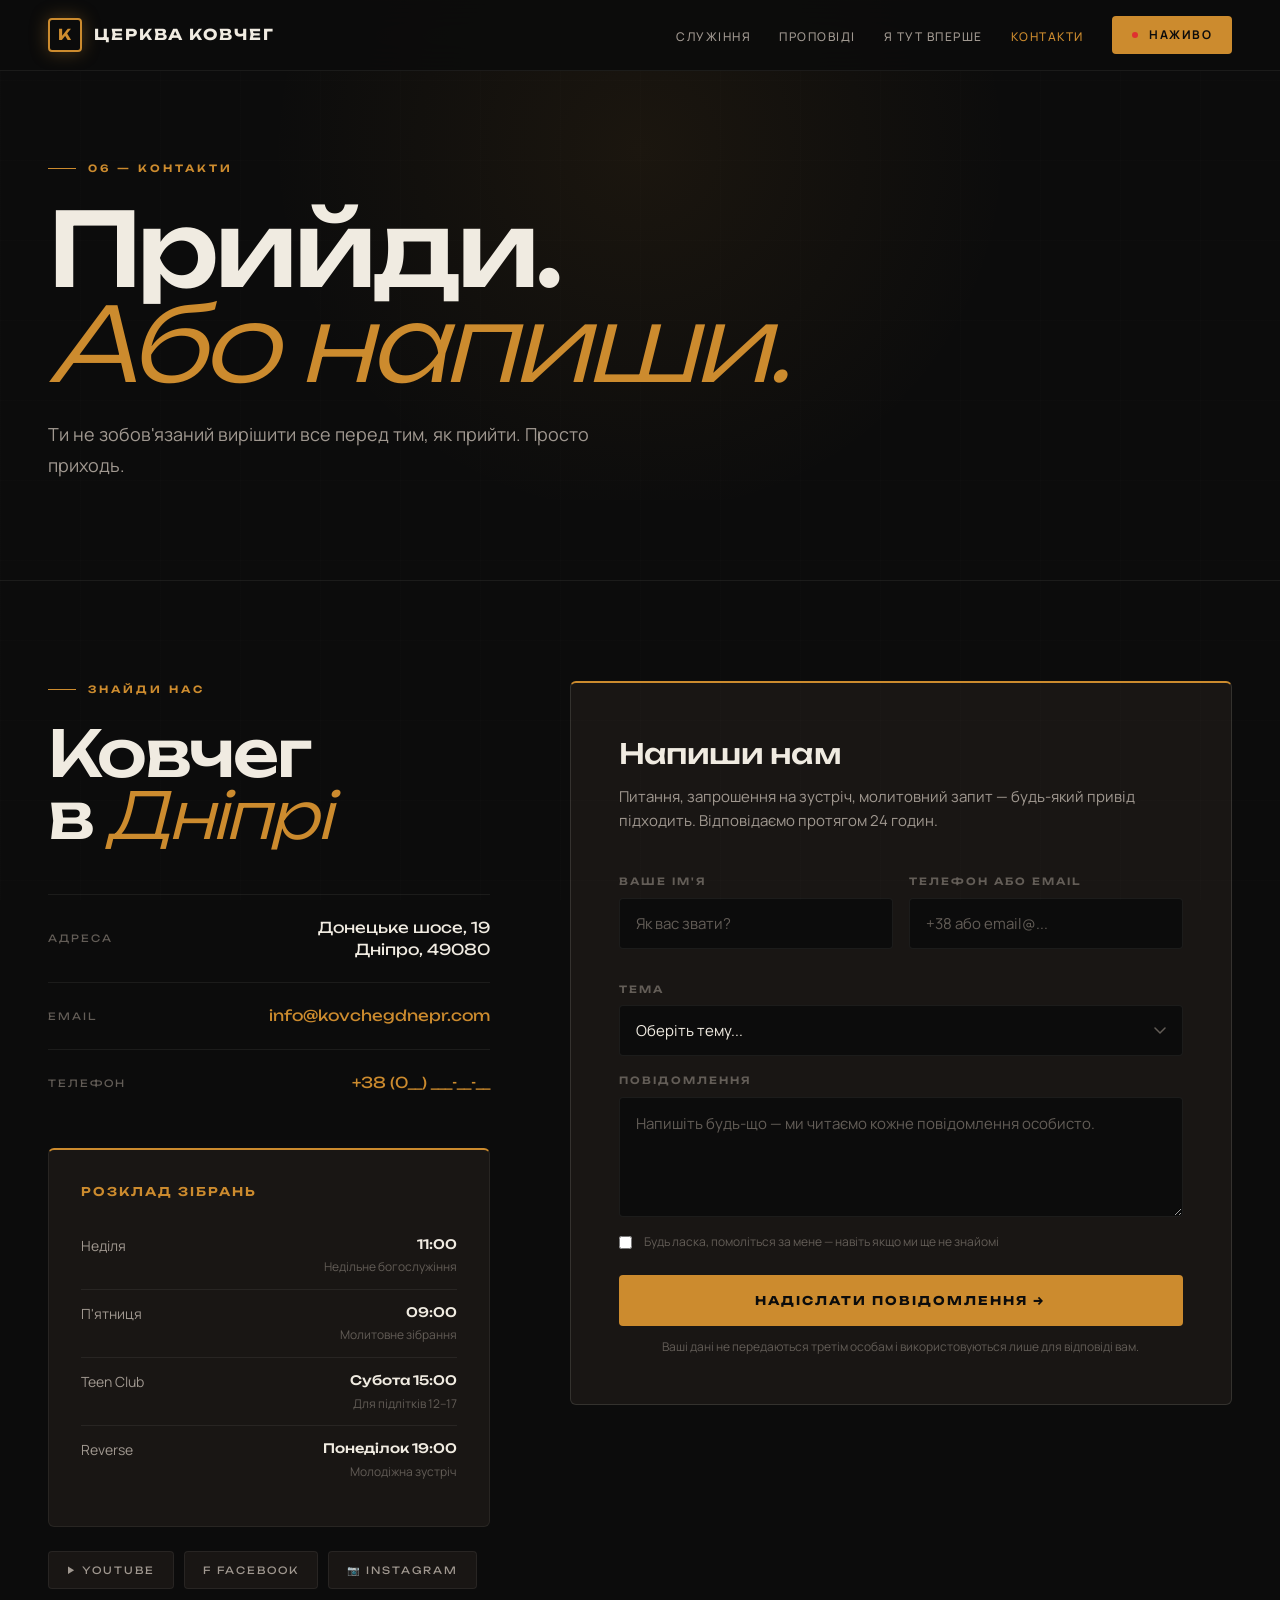
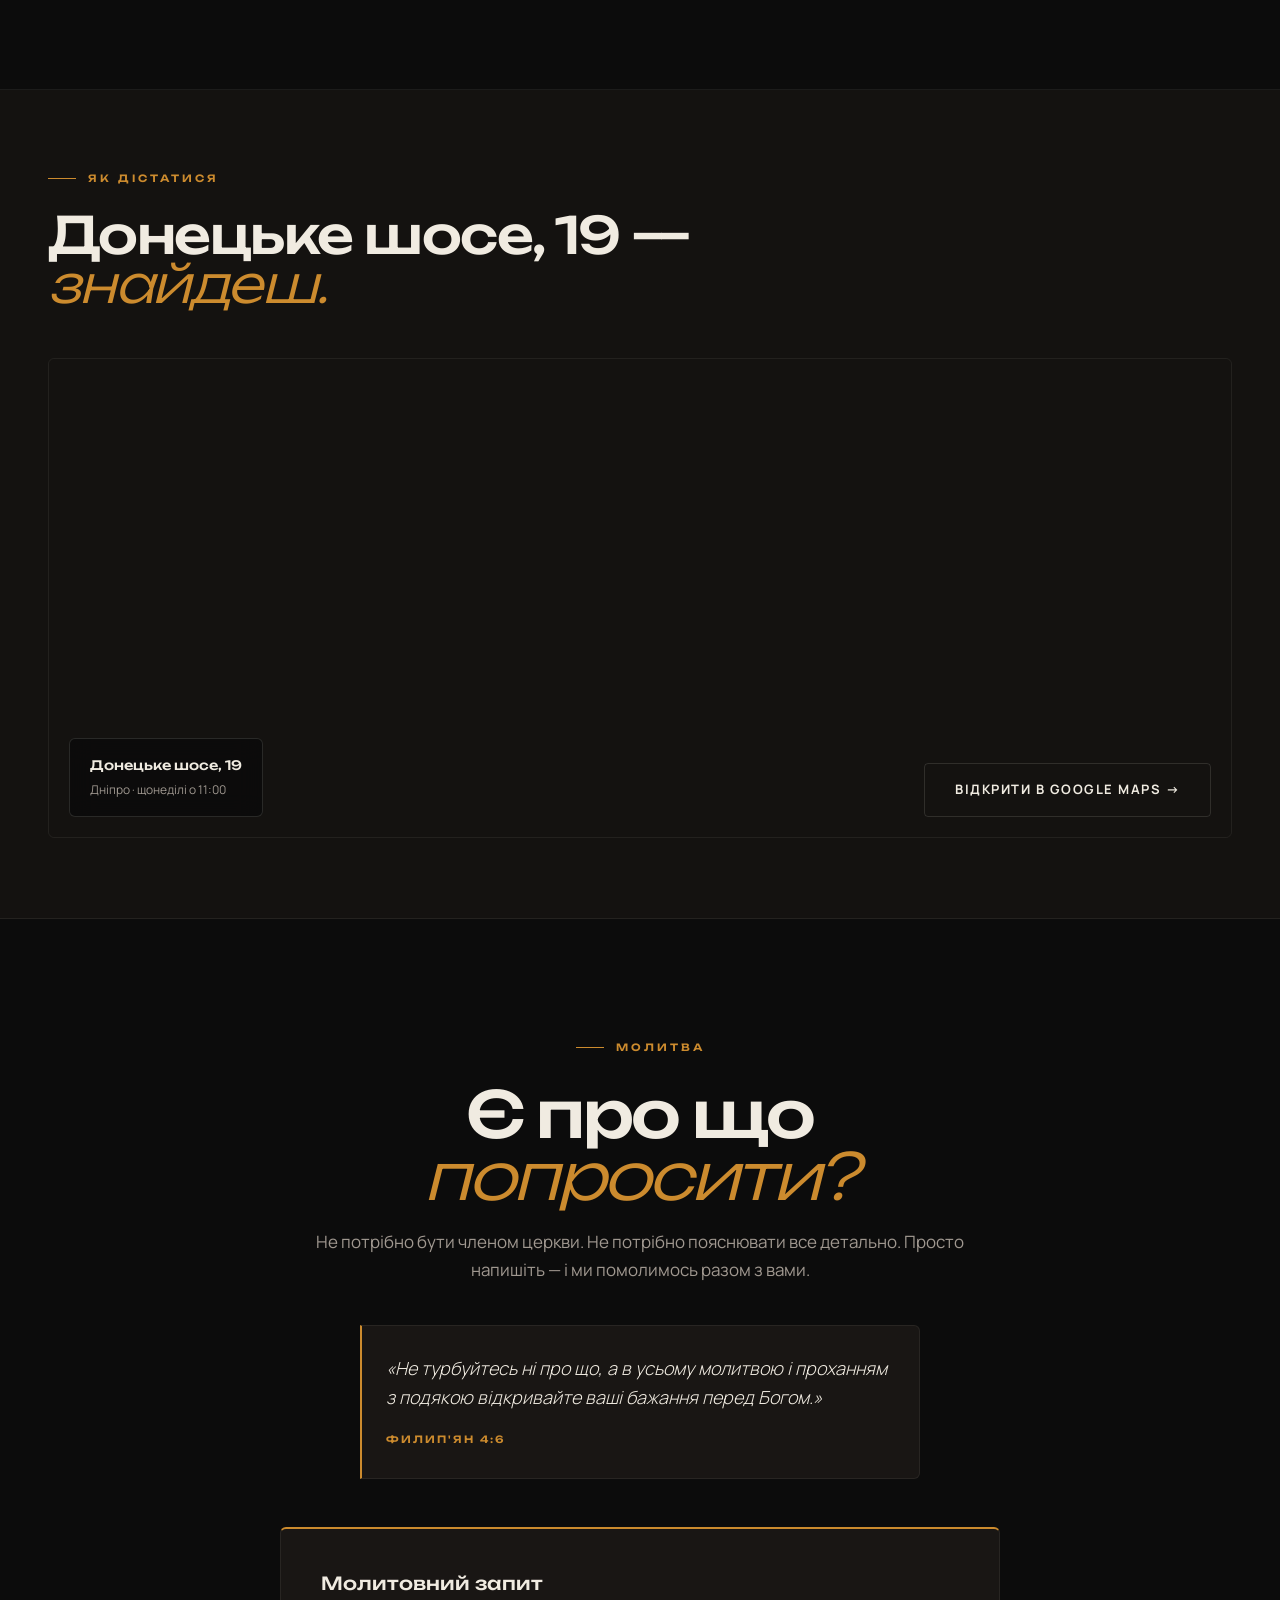
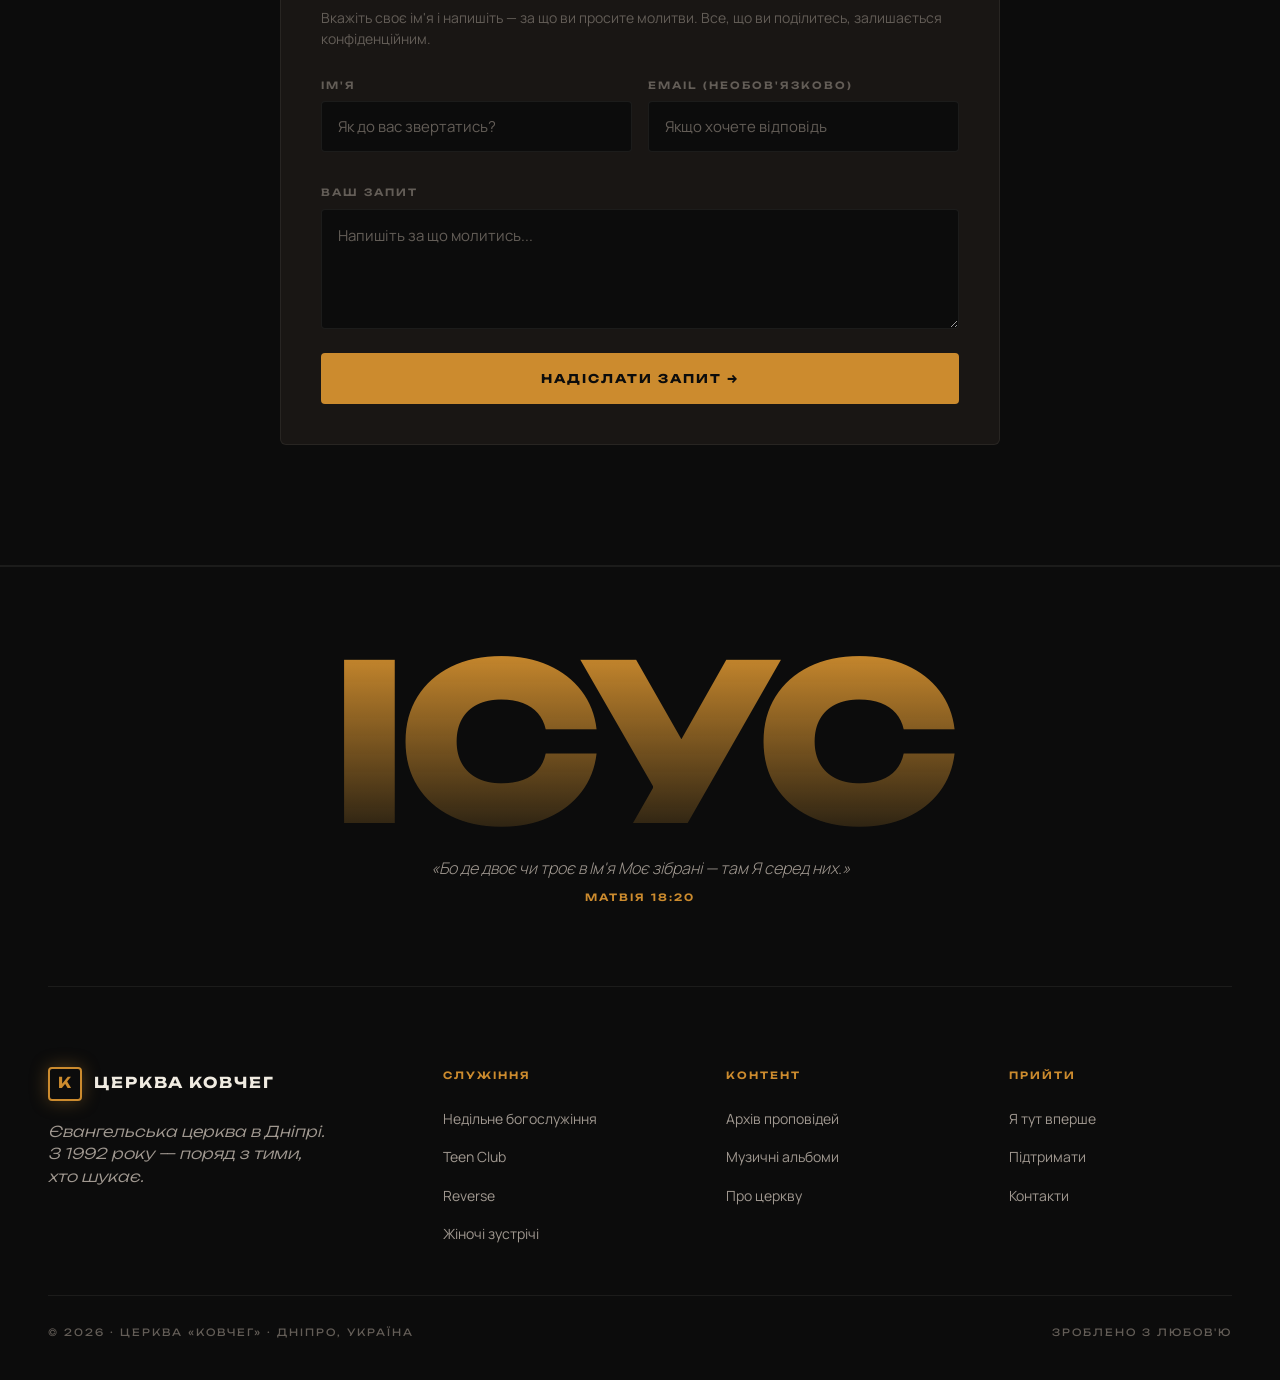
==== contact.html @ ad2df458 "init full demo site" ====
<!DOCTYPE html>
<html lang="uk">
<head>
<meta charset="UTF-8">
<meta name="viewport" content="width=device-width, initial-scale=1.0">
<title>Контакти — Церква Ковчег, Дніпро</title>
<meta name="description" content="Зв'яжіться з церквою Ковчег у Дніпрі. Адреса, розклад, форма для зворотнього зв'язку.">
<link rel="preconnect" href="https://fonts.googleapis.com">
<link rel="preconnect" href="https://fonts.gstatic.com" crossorigin>
<link href="https://fonts.googleapis.com/css2?family=Unbounded:wght@300;400;500;600;700;800&family=Manrope:ital,wght@0,300;0,400;0,500;0,600;0,700;1,300;1,400&display=swap" rel="stylesheet">
<link rel="stylesheet" href="css/main.css">
<style>

  /* ─── CONTACT MAIN ─── */
  .contact-page { padding:100px 48px 0; border-bottom:1px solid var(--line); }
  .contact-page-inner {
    max-width:1360px; margin:0 auto;
    display:grid; grid-template-columns:1fr 1.5fr; gap:80px; align-items:start;
    padding-bottom:100px;
  }
  .contact-aside { position:sticky; top:120px; }
  .contact-aside h2 {
    font-family:'Unbounded',sans-serif; font-weight:500;
    font-size:clamp(36px,5vw,64px); letter-spacing:-.03em; line-height:.97;
    margin-top:24px; margin-bottom:48px;
  }
  .contact-aside h2 .amber { font-weight:300; color:var(--amber); font-style:italic; }

  /* Schedule block */
  .schedule-block {
    background:var(--bg-card); border:1px solid var(--line);
    border-radius:var(--r); padding:32px;
    margin-bottom:24px; border-top:2px solid var(--amber);
  }
  .schedule-block h3 {
    font-family:'Unbounded',sans-serif; font-size:12px;
    letter-spacing:2px; text-transform:uppercase;
    color:var(--amber); margin-bottom:20px; font-weight:600;
  }
  .schedule-row {
    display:flex; justify-content:space-between;
    padding:12px 0; border-bottom:1px solid var(--line);
    font-size:14px;
  }
  .schedule-row:last-child { border-bottom:none; }
  .schedule-day { color:var(--ink-soft); }
  .schedule-time {
    font-family:'Unbounded',sans-serif; font-size:13px;
    font-weight:500; color:var(--ink);
  }
  .schedule-note { font-size:12px; color:var(--ink-mute); margin-top:2px; }

  /* Social links */
  .social-row {
    display:flex; gap:10px; flex-wrap:wrap; margin-top:24px;
  }
  .social-btn {
    padding:10px 18px; background:var(--bg-card); border:1px solid var(--line);
    border-radius:4px; color:var(--ink-soft); text-decoration:none;
    font-family:'Unbounded',sans-serif; font-size:10px; letter-spacing:2px;
    text-transform:uppercase; transition:all .2s; display:flex; align-items:center; gap:8px;
  }
  .social-btn:hover { border-color:var(--amber); color:var(--amber); }

  /* ─── CONTACT FORM ─── */
  .contact-form-wrap {
    background:var(--bg-card); border:1px solid var(--line-b);
    border-radius:var(--r); padding:48px;
    border-top:2px solid var(--amber);
  }
  .form-title {
    font-family:'Unbounded',sans-serif; font-weight:500;
    font-size:28px; letter-spacing:-.02em; margin-bottom:8px;
  }
  .form-subtitle {
    font-size:15px; color:var(--ink-soft); margin-bottom:40px; line-height:1.6;
  }

  .form-row {
    display:grid; grid-template-columns:1fr 1fr; gap:16px;
    margin-bottom:16px;
  }
  .form-group { display:flex; flex-direction:column; gap:8px; margin-bottom:16px; }
  .form-label {
    font-family:'Unbounded',sans-serif; font-size:10px;
    letter-spacing:2px; text-transform:uppercase;
    color:var(--ink-mute); font-weight:600;
  }
  .form-input, .form-select, .form-textarea {
    background:var(--bg); border:1px solid var(--line);
    color:var(--ink); border-radius:4px;
    padding:14px 16px;
    font-family:'Manrope',sans-serif; font-size:15px;
    transition:border-color .2s; width:100%;
  }
  .form-input::placeholder, .form-textarea::placeholder { color:var(--ink-mute); }
  .form-input:focus, .form-select:focus, .form-textarea:focus {
    outline:none; border-color:var(--amber);
  }
  .form-textarea { min-height:120px; resize:vertical; line-height:1.6; }
  .form-select {
    appearance:none; -webkit-appearance:none;
    background-image:url("data:image/svg+xml,%3Csvg xmlns='http://www.w3.org/2000/svg' width='12' height='8' viewBox='0 0 12 8'%3E%3Cpath d='M1 1l5 5 5-5' stroke='%23635D57' stroke-width='1.5' fill='none' stroke-linecap='round'/%3E%3C/svg%3E");
    background-repeat:no-repeat; background-position:right 16px center;
    padding-right:40px; cursor:pointer;
  }
  .form-note {
    font-size:12px; color:var(--ink-mute); margin-top:8px; line-height:1.5;
  }
  .form-submit {
    width:100%; padding:18px;
    background:var(--amber); color:var(--bg); border:none;
    border-radius:4px;
    font-family:'Unbounded',sans-serif; font-size:12px;
    font-weight:700; text-transform:uppercase; letter-spacing:2px;
    cursor:pointer; transition:all .3s;
    margin-top:8px;
  }
  .form-submit:hover {
    background:var(--amber-b);
    box-shadow:0 0 36px rgba(204,139,46,.4);
    transform:translateY(-2px);
  }
  .form-success {
    display:none; text-align:center; padding:40px 20px;
  }
  .form-success h3 {
    font-family:'Unbounded',sans-serif; font-size:24px;
    margin-bottom:12px;
  }
  .form-success p { color:var(--ink-soft); line-height:1.6; }
  .form-success .tick {
    font-size:48px; margin-bottom:20px; display:block;
  }

  /* ─── MAP SECTION ─── */
  .map-section {
    padding:80px 48px;
    background:var(--bg-warm);
    border-bottom:1px solid var(--line);
  }
  .map-section-inner { max-width:1360px; margin:0 auto; }
  .map-section-inner > .section-label { margin-bottom:24px; }
  .map-section-inner > h2 {
    font-family:'Unbounded',sans-serif; font-weight:500;
    font-size:clamp(32px,4vw,54px); letter-spacing:-.03em; line-height:.97;
    margin-bottom:48px;
  }
  .map-section-inner > h2 .amber { font-weight:300; color:var(--amber); font-style:italic; }
  .map-wrap {
    border-radius:var(--r); overflow:hidden;
    border:1px solid var(--line);
    height:480px; position:relative;
  }
  .map-wrap iframe {
    width:100%; height:100%; border:0;
    filter:invert(92%) hue-rotate(180deg) saturate(.65) brightness(.9);
  }
  .map-badge {
    position:absolute; bottom:20px; left:20px; z-index:5;
    background:rgba(12,12,12,.9); backdrop-filter:blur(12px);
    border:1px solid var(--line-b); border-radius:var(--r);
    padding:16px 20px;
  }
  .map-badge-addr {
    font-family:'Unbounded',sans-serif; font-size:13px;
    font-weight:500; margin-bottom:4px;
  }
  .map-badge-note { font-size:12px; color:var(--ink-soft); }
  .map-cta {
    position:absolute; bottom:20px; right:20px; z-index:5;
  }

  /* ─── PRAYER SECTION ─── */
  .prayer {
    padding:120px 48px;
    text-align:center;
    border-bottom:1px solid var(--line);
  }
  .prayer-inner { max-width:720px; margin:0 auto; }
  .prayer .section-label { justify-content:center; margin-bottom:28px; }
  .prayer h2 {
    font-family:'Unbounded',sans-serif; font-weight:500;
    font-size:clamp(32px,5vw,64px); letter-spacing:-.04em; line-height:.97;
    margin-bottom:20px;
  }
  .prayer h2 .amber { font-weight:300; color:var(--amber); font-style:italic; }
  .prayer p { font-size:17px; color:var(--ink-soft); margin-bottom:40px; line-height:1.7; }

  /* Prayer form */
  .prayer-form {
    background:var(--bg-card); border:1px solid var(--line);
    border-radius:var(--r); padding:40px; text-align:left;
    border-top:2px solid var(--amber);
    margin-top:48px;
  }
  .prayer-form h3 {
    font-family:'Unbounded',sans-serif; font-size:18px; font-weight:500;
    margin-bottom:8px;
  }
  .prayer-form p {
    font-size:14px; color:var(--ink-mute); margin-bottom:28px; line-height:1.5;
  }

  /* Mobile */
  @media (max-width:960px) {
    .contact-page { padding:60px 20px 0; }
    .contact-page-inner { grid-template-columns:1fr; gap:48px; padding-bottom:60px; }
    .contact-aside { position:static; }
    .contact-form-wrap { padding:28px; }
    .form-row { grid-template-columns:1fr; }
    .map-section { padding:60px 20px; }
    .map-wrap { height:320px; }
    .prayer { padding:60px 20px; }
    .prayer-form { padding:24px; }
  }
</style>
</head>
<body>

<!-- NAV -->
<nav>
  <a href="index.html" class="logo">
    <div class="logo-mark">К</div>
    <span>Церква Ковчег</span>
  </a>
  <ul class="nav-links">
    <li><a href="index.html#ministries">Служіння</a></li>
    <li><a href="sermons.html">Проповіді</a></li>
    <li><a href="visit.html">Я тут вперше</a></li>
    <li><a href="contact.html" class="active">Контакти</a></li>
    <li><a href="https://www.youtube.com/channel/UCPdTXPOZU_3nepXF5SRjQgQ" target="_blank" class="nav-cta"><span class="live-dot"></span>&nbsp;Наживо</a></li>
  </ul>
  <button class="nav-toggle" onclick="this.closest('nav').classList.toggle('open')" aria-label="Меню">
    <span></span><span></span><span></span>
  </button>
</nav>

<!-- PAGE HERO -->
<section class="page-hero">
  <div class="page-hero-inner">
    <div class="section-label">06 — Контакти</div>
    <h1 class="ub">
      Прийди.<br>
      <span class="amber-h">Або напиши.</span>
    </h1>
    <p class="page-hero-sub">
      Ти не зобов'язаний вирішити все перед тим, як прийти. Просто приходь.
    </p>
  </div>
</section>

<!-- CONTACT MAIN -->
<section class="contact-page">
  <div class="contact-page-inner">

    <!-- ASIDE: info + schedule -->
    <div class="contact-aside">
      <div class="section-label">Знайди нас</div>
      <h2 class="ub">Ковчег<br>в <span class="amber">Дніпрі</span></h2>

      <div class="info-item">
        <span class="ii-label">Адреса</span>
        <span class="ii-value">Донецьке шосе, 19<br>Дніпро, 49080</span>
      </div>
      <div class="info-item">
        <span class="ii-label">Email</span>
        <span class="ii-value"><a href="mailto:info@kovchegdnepr.com">info@kovchegdnepr.com</a></span>
      </div>
      <div class="info-item">
        <span class="ii-label">Телефон</span>
        <span class="ii-value"><a href="tel:+380">+38 (0__)  ___-__-__</a></span>
      </div>

      <div class="schedule-block" style="margin-top:32px">
        <h3>Розклад зібрань</h3>
        <div class="schedule-row">
          <div>
            <div class="schedule-day">Неділя</div>
          </div>
          <div style="text-align:right">
            <div class="schedule-time">11:00</div>
            <div class="schedule-note">Недільне богослужіння</div>
          </div>
        </div>
        <div class="schedule-row">
          <div>
            <div class="schedule-day">П'ятниця</div>
          </div>
          <div style="text-align:right">
            <div class="schedule-time">09:00</div>
            <div class="schedule-note">Молитовне зібрання</div>
          </div>
        </div>
        <div class="schedule-row">
          <div>
            <div class="schedule-day">Teen Club</div>
          </div>
          <div style="text-align:right">
            <div class="schedule-time">Субота 15:00</div>
            <div class="schedule-note">Для підлітків 12–17</div>
          </div>
        </div>
        <div class="schedule-row">
          <div>
            <div class="schedule-day">Reverse</div>
          </div>
          <div style="text-align:right">
            <div class="schedule-time">Понеділок 19:00</div>
            <div class="schedule-note">Молодіжна зустріч</div>
          </div>
        </div>
      </div>

      <div class="social-row">
        <a href="https://www.youtube.com/channel/UCPdTXPOZU_3nepXF5SRjQgQ" target="_blank" class="social-btn">▶ YouTube</a>
        <a href="https://www.facebook.com/kovcheg" target="_blank" class="social-btn">f Facebook</a>
        <a href="#" target="_blank" class="social-btn">📷 Instagram</a>
      </div>
    </div>

    <!-- CONTACT FORM -->
    <div class="contact-form-wrap">
      <div class="form-title ub">Напиши нам</div>
      <p class="form-subtitle">
        Питання, запрошення на зустріч, молитовний запит — будь-який привід підходить.
        Відповідаємо протягом 24 годин.
      </p>

      <!-- TODO: додати action="/api/contact" коли буде готовий бекенд -->
      <form id="contactForm">
        <div class="form-row">
          <div class="form-group">
            <label class="form-label" for="name">Ваше ім'я</label>
            <input class="form-input" type="text" id="name" name="name" placeholder="Як вас звати?" required>
          </div>
          <div class="form-group">
            <label class="form-label" for="phone">Телефон або Email</label>
            <input class="form-input" type="text" id="phone" name="contact" placeholder="+38 або email@..." required>
          </div>
        </div>

        <div class="form-group">
          <label class="form-label" for="topic">Тема</label>
          <select class="form-select" id="topic" name="topic">
            <option value="">Оберіть тему...</option>
            <option value="visit">Планую відвідати вперше</option>
            <option value="prayer">Молитовний запит</option>
            <option value="pastor">Зустріч з пастором</option>
            <option value="rehab">Реабілітаційний центр</option>
            <option value="give">Питання про пожертву</option>
            <option value="ministry">Хочу служити</option>
            <option value="other">Інше</option>
          </select>
        </div>

        <div class="form-group">
          <label class="form-label" for="message">Повідомлення</label>
          <textarea class="form-textarea" id="message" name="message" placeholder="Напишіть будь-що — ми читаємо кожне повідомлення особисто." required></textarea>
        </div>

        <div class="form-group">
          <label style="display:flex;align-items:flex-start;gap:12px;cursor:pointer">
            <input type="checkbox" name="prayerRequest" style="margin-top:3px;accent-color:var(--amber)">
            <span class="form-note" style="margin:0">Будь ласка, помоліться за мене — навіть якщо ми ще не знайомі</span>
          </label>
        </div>

        <button type="submit" class="form-submit">Надіслати повідомлення →</button>
        <p class="form-note" style="text-align:center;margin-top:12px">Ваші дані не передаються третім особам і використовуються лише для відповіді вам.</p>
      </form>

      <div class="form-success" id="formSuccess">
        <span class="tick">✓</span>
        <h3>Повідомлення отримано</h3>
        <p>Дякуємо, що написали. Ми відповімо протягом 24 годин.<br>Якщо ви залишили молитовний запит — за вас вже моляться.</p>
      </div>
    </div>

  </div>
</section>

<!-- MAP -->
<section class="map-section">
  <div class="map-section-inner">
    <div class="section-label">Як дістатися</div>
    <h2 class="ub">Донецьке шосе, 19 —<br><span class="amber">знайдеш.</span></h2>
    <div class="map-wrap">
      <iframe
        src="https://maps.google.com/maps?q=Донецьке+шосе+19,+Дніпро,+Україна&output=embed&hl=uk&z=16"
        loading="lazy"
        allowfullscreen
        referrerpolicy="no-referrer-when-downgrade">
      </iframe>
      <div class="map-badge">
        <div class="map-badge-addr">Донецьке шосе, 19</div>
        <div class="map-badge-note">Дніпро · щонеділі о 11:00</div>
      </div>
      <div class="map-cta">
        <a href="https://maps.google.com/maps?q=Донецьке+шосе+19,+Дніпро,+Україна" target="_blank" class="btn btn-outline">
          Відкрити в Google Maps →
        </a>
      </div>
    </div>
  </div>
</section>

<!-- PRAYER REQUEST -->
<section class="prayer" id="prayer">
  <div class="prayer-inner">
    <div class="section-label">Молитва</div>
    <h2 class="ub">
      Є про що<br>
      <span class="amber">попросити?</span>
    </h2>
    <p>
      Не потрібно бути членом церкви. Не потрібно пояснювати все детально. Просто напишіть — і ми помолимось разом з вами.
    </p>

    <div class="verse-block" style="text-align:left;max-width:560px;margin:0 auto">
      <blockquote>«Не турбуйтесь ні про що, а в усьому молитвою і проханням з подякою відкривайте ваші бажання перед Богом.»</blockquote>
      <cite>Филип'ян 4:6</cite>
    </div>

    <div class="prayer-form">
      <h3 class="ub">Молитовний запит</h3>
      <p>Вкажіть своє ім'я і напишіть — за що ви просите молитви. Все, що ви поділитесь, залишається конфіденційним.</p>
      <form id="prayerForm">
        <input type="hidden" name="topic" value="prayer">
        <div class="form-row">
          <div class="form-group">
            <label class="form-label" for="prayerName">Ім'я</label>
            <input class="form-input" type="text" id="prayerName" name="name" placeholder="Як до вас звертатись?" required>
          </div>
          <div class="form-group">
            <label class="form-label" for="prayerContact">Email (необов'язково)</label>
            <input class="form-input" type="email" id="prayerContact" name="email" placeholder="Якщо хочете відповідь">
          </div>
        </div>
        <div class="form-group">
          <label class="form-label" for="prayerText">Ваш запит</label>
          <textarea class="form-textarea" id="prayerText" name="message" placeholder="Напишіть за що молитись..." required></textarea>
        </div>
        <button type="submit" class="form-submit">Надіслати запит →</button>
      </form>
    </div>
  </div>
</section>

<!-- FOOTER -->
<footer>
  <div class="footer-inner">
    <div class="footer-sign">
      <div class="footer-sign-big ub">ІСУС</div>
      <p class="footer-sign-verse">«Бо де двоє чи троє в Ім'я Моє зібрані — там Я серед них.»</p>
      <div class="footer-sign-ref">Матвія 18:20</div>
    </div>
    <div class="footer-top">
      <div class="footer-brand">
        <a href="index.html" class="logo">
          <div class="logo-mark">К</div>
          <span>Церква Ковчег</span>
        </a>
        <p>Євангельська церква в Дніпрі. З 1992 року — поряд з тими, хто шукає.</p>
      </div>
      <div class="footer-col">
        <h4>Служіння</h4>
        <ul>
          <li><a href="index.html#ministries">Недільне богослужіння</a></li>
          <li><a href="index.html#ministries">Teen Club</a></li>
          <li><a href="index.html#ministries">Reverse</a></li>
          <li><a href="index.html#ministries">Жіночі зустрічі</a></li>
        </ul>
      </div>
      <div class="footer-col">
        <h4>Контент</h4>
        <ul>
          <li><a href="sermons.html">Архів проповідей</a></li>
          <li><a href="#">Музичні альбоми</a></li>
          <li><a href="about.html">Про церкву</a></li>
        </ul>
      </div>
      <div class="footer-col">
        <h4>Прийти</h4>
        <ul>
          <li><a href="index.html#first-time">Я тут вперше</a></li>
          <li><a href="give.html">Підтримати</a></li>
          <li><a href="contact.html">Контакти</a></li>
        </ul>
      </div>
    </div>
    <div class="footer-bottom">
      <span>© 2026 · Церква «Ковчег» · Дніпро, Україна</span>
      <span>Зроблено з любов'ю</span>
    </div>
  </div>
</footer>

<script>
  // TODO: підключити backend endpoint
  // form.action = '/api/contact';
  ['contactForm','prayerForm'].forEach(id => {
    const f = document.getElementById(id);
    if (f) f.addEventListener('submit', e => e.preventDefault());
  });
</script>
</body>
</html>
---- css/main.css ----
/* ─── KOVCHEG CHURCH · SHARED STYLES ─── */

:root {
  --bg:        #0C0C0C;
  --bg-warm:   #141210;
  --bg-card:   #191614;
  --bg-card-2: #201B17;
  --ink:       #F0EBE1;
  --ink-soft:  #A09890;
  --ink-mute:  #635D57;
  --amber:     #CC8B2E;
  --amber-b:   #DFA042;
  --amber-g:   rgba(204,139,46,.35);
  --rust:      #C8593A;
  --line:      rgba(240,235,225,.07);
  --line-b:    rgba(240,235,225,.13);
  --r:         6px;
}

*, *::before, *::after { margin:0; padding:0; box-sizing:border-box; }
html { scroll-behavior:smooth; }

body {
  background: var(--bg);
  color: var(--ink);
  font-family: 'Manrope', sans-serif;
  font-weight: 400;
  line-height: 1.65;
  overflow-x: hidden;
  -webkit-font-smoothing: antialiased;
}

.ub { font-family:'Unbounded',sans-serif; }

body::before {
  content:'';
  position:fixed; inset:0;
  background-image:
    linear-gradient(rgba(240,235,225,.012) 1px, transparent 1px),
    linear-gradient(90deg, rgba(240,235,225,.012) 1px, transparent 1px);
  background-size: 80px 80px;
  pointer-events:none; z-index:1;
}

/* ─── NAV ─── */
nav {
  position:fixed; top:0; left:0; right:0; z-index:100;
  padding: 16px 48px;
  display:flex; justify-content:space-between; align-items:center;
  background: rgba(12,12,12,.88);
  backdrop-filter: blur(24px);
  border-bottom: 1px solid var(--line);
}
.logo {
  display:flex; align-items:center; gap:12px;
  font-family:'Unbounded',sans-serif;
  font-weight:700; font-size:15px;
  letter-spacing:2px; text-transform:uppercase;
  text-decoration:none; color:var(--ink);
}
.logo-mark {
  width:34px; height:34px;
  border:2px solid var(--amber); border-radius:4px;
  display:flex; align-items:center; justify-content:center;
  color:var(--amber);
  font-family:'Unbounded',sans-serif; font-weight:700; font-size:15px;
  box-shadow: 0 0 18px var(--amber-g);
}
.nav-links { display:flex; gap:28px; list-style:none; align-items:center; }
.nav-links a {
  color:var(--ink-soft); text-decoration:none;
  font-size:12px; font-weight:500;
  text-transform:uppercase; letter-spacing:1.5px;
  transition:color .2s;
}
.nav-links a:hover, .nav-links a.active { color:var(--amber); }
.nav-cta {
  background:var(--amber) !important;
  color:var(--bg) !important;
  padding:9px 20px; border-radius:4px;
  font-weight:700 !important;
  display:inline-flex !important; align-items:center; gap:8px;
}
.live-dot {
  width:6px; height:6px; border-radius:50%; background:#E03030;
  box-shadow:0 0 0 0 rgba(224,48,48,.7);
  animation:pulse-red 2s infinite;
}
@keyframes pulse-red {
  0%   { box-shadow: 0 0 0 0 rgba(224,48,48,.7); }
  70%  { box-shadow: 0 0 0 7px rgba(224,48,48,0); }
  100% { box-shadow: 0 0 0 0 rgba(224,48,48,0); }
}

/* ─── PAGE HERO (inner pages) ─── */
.page-hero {
  padding:160px 48px 100px;
  position:relative; overflow:hidden;
  border-bottom:1px solid var(--line);
}
.page-hero::before {
  content:'';
  position:absolute; top:-200px; left:50%;
  transform:translateX(-50%);
  width:900px; height:700px;
  background:radial-gradient(circle, rgba(204,139,46,.08) 0%, transparent 65%);
  pointer-events:none;
}
.page-hero-inner {
  max-width:1360px; margin:0 auto;
  position:relative; z-index:2;
}
.page-hero h1 {
  font-family:'Unbounded',sans-serif; font-weight:500;
  font-size:clamp(52px,8vw,110px);
  line-height:.93; letter-spacing:-.04em;
  margin-top:24px;
}
.page-hero h1 .light { font-weight:300; color:var(--ink-soft); }
.page-hero h1 .amber-h { color:var(--amber); font-weight:300; font-style:italic; }
.page-hero-sub {
  font-size:18px; color:var(--ink-soft); line-height:1.7;
  max-width:560px; margin-top:28px;
}

/* ─── BUTTONS ─── */
.btn {
  padding:15px 30px; border-radius:4px;
  font-family:'Manrope',sans-serif; font-size:13px; font-weight:700;
  text-decoration:none; text-transform:uppercase; letter-spacing:1.5px;
  display:inline-flex; align-items:center; gap:9px;
  transition:all .3s; border:1px solid transparent; cursor:pointer;
}
.btn-primary { background:var(--amber); color:var(--bg); }
.btn-primary:hover {
  background:var(--amber-b);
  box-shadow:0 0 32px var(--amber-g);
  transform:translateY(-2px);
}
.btn-outline { background:transparent; color:var(--ink); border-color:var(--line-b); }
.btn-outline:hover { border-color:var(--amber); color:var(--amber); }
.btn-ghost { background:transparent; color:var(--amber); padding:15px 0; }
.btn-ghost:hover { gap:14px; }

/* ─── SECTION LABEL ─── */
.section-label {
  font-family:'Unbounded',sans-serif; font-size:10px;
  letter-spacing:3px; text-transform:uppercase;
  color:var(--amber); font-weight:600;
  display:flex; align-items:center; gap:12px;
}
.section-label::before {
  content:''; width:28px; height:1px; background:var(--amber);
}

/* ─── BIBLE VERSE BLOCK ─── */
.verse-block {
  padding:28px 28px 28px 24px;
  background:var(--bg-card);
  border:1px solid var(--line);
  border-left:2px solid var(--amber);
  border-radius:0 var(--r) var(--r) 0;
}
.verse-block blockquote {
  font-style:italic; font-weight:300;
  font-size:18px; line-height:1.6;
  color:var(--ink); margin-bottom:12px;
}
.verse-block cite {
  font-family:'Unbounded',sans-serif; font-size:10px;
  letter-spacing:2px; color:var(--amber);
  font-weight:600; font-style:normal; text-transform:uppercase;
}

/* ─── INFO STRIP ─── */
.info-strip {
  background:var(--bg-warm);
  border-top:1px solid var(--line);
  border-bottom:1px solid var(--line);
  padding:0 48px;
  display:grid;
  grid-template-columns:repeat(4,1fr);
}
.info-cell {
  padding:24px 0;
  border-right:1px solid var(--line);
  display:flex; align-items:center; gap:20px;
}
.info-cell:last-child { border-right:none; padding-left:40px; }
.info-cell:not(:first-child) { padding-left:40px; }
.info-cell-icon { font-size:22px; line-height:1; }
.info-cell-label {
  font-family:'Unbounded',sans-serif;
  font-size:10px; letter-spacing:2px;
  text-transform:uppercase; color:var(--ink-mute);
  margin-bottom:4px;
}
.info-cell-val {
  font-family:'Unbounded',sans-serif;
  font-size:15px; color:var(--ink); font-weight:500;
}

/* ─── CARD BASE ─── */
.card {
  background:var(--bg-card); border:1px solid var(--line);
  border-radius:var(--r); padding:32px;
  transition:all .3s;
}
.card:hover { background:var(--bg-card-2); border-color:var(--line-b); }

/* ─── CONTACT INFO ITEMS ─── */
.info-item {
  border-top:1px solid var(--line); padding:22px 0;
  display:flex; justify-content:space-between; align-items:center; gap:20px;
}
.info-item:last-child { border-bottom:1px solid var(--line); }
.ii-label {
  font-family:'Unbounded',sans-serif; font-size:10px;
  text-transform:uppercase; letter-spacing:2px;
  color:var(--ink-mute); min-width:90px;
}
.ii-value {
  font-family:'Unbounded',sans-serif; font-weight:400;
  font-size:15px; text-align:right; line-height:1.45;
}
.ii-value a { color:var(--amber); text-decoration:none; }
.ii-value a:hover { text-decoration:underline; }

/* ─── MAP ─── */
.map {
  border-radius:var(--r); overflow:hidden;
  border:1px solid var(--line);
  min-height:520px; position:relative;
}
.map iframe {
  width:100%; height:100%;
  min-height:520px; border:0;
  filter:invert(92%) hue-rotate(180deg) saturate(.65) brightness(.9);
}

/* ─── FOOTER ─── */
footer {
  background:var(--bg); padding:80px 48px 40px;
  border-top:1px solid var(--line);
}
.footer-inner { max-width:1360px; margin:0 auto; }
.footer-sign {
  text-align:center; margin-bottom:80px;
  padding-bottom:80px; border-bottom:1px solid var(--line);
}
.footer-sign-big {
  font-family:'Unbounded',sans-serif; font-weight:800;
  font-size:clamp(72px,17vw,260px);
  line-height:.87; letter-spacing:-.05em;
  background:linear-gradient(180deg, var(--amber) 0%, rgba(242,176,64,.12) 100%);
  -webkit-background-clip:text; background-clip:text; color:transparent;
  margin-bottom:20px;
}
.footer-sign-verse {
  font-style:italic; font-size:16px;
  color:var(--ink-soft); font-weight:300; margin-bottom:8px;
  max-width:560px; margin-left:auto; margin-right:auto; line-height:1.55;
}
.footer-sign-ref {
  font-family:'Unbounded',sans-serif; font-size:10px;
  letter-spacing:2px; color:var(--amber); font-weight:600;
  text-transform:uppercase;
}
.footer-top {
  display:grid; grid-template-columns:1.5fr 1fr 1fr 1fr; gap:60px;
  padding-bottom:48px; border-bottom:1px solid var(--line);
}
.footer-brand .logo { margin-bottom:20px; }
.footer-brand p {
  font-family:'Unbounded',sans-serif; font-weight:300;
  font-size:15px; line-height:1.5; color:var(--ink-soft);
  max-width:280px; font-style:italic;
}
.footer-col h4 {
  font-family:'Unbounded',sans-serif; font-size:10px;
  text-transform:uppercase; letter-spacing:2px;
  color:var(--amber); margin-bottom:22px; font-weight:600;
}
.footer-col ul { list-style:none; display:grid; gap:12px; }
.footer-col a {
  color:var(--ink-soft); text-decoration:none; font-size:14px; transition:color .2s;
}
.footer-col a:hover { color:var(--amber); }
.footer-bottom {
  padding-top:28px;
  display:flex; justify-content:space-between;
  font-family:'Unbounded',sans-serif; font-size:10px;
  letter-spacing:2px; text-transform:uppercase; color:var(--ink-mute);
}

/* ─── HAMBURGER BUTTON ─── */
.nav-toggle {
  display:none;
  background:none; border:none; cursor:pointer;
  padding:6px; color:var(--ink); line-height:1;
  flex-direction:column; gap:5px; align-items:flex-end;
}
.nav-toggle span {
  display:block; height:2px; background:currentColor;
  border-radius:2px; transition:all .25s;
}
.nav-toggle span:nth-child(1) { width:22px; }
.nav-toggle span:nth-child(2) { width:16px; }
.nav-toggle span:nth-child(3) { width:22px; }
nav.open .nav-toggle span:nth-child(1) { transform:translateY(7px) rotate(45deg); width:22px; }
nav.open .nav-toggle span:nth-child(2) { opacity:0; }
nav.open .nav-toggle span:nth-child(3) { transform:translateY(-7px) rotate(-45deg); width:22px; }

/* ─── MOBILE ─── */
@media (max-width: 960px) {
  nav { padding:14px 20px; flex-wrap:wrap; }
  .nav-toggle { display:flex; }
  .nav-links {
    display:none; width:100%; flex-direction:column;
    padding:12px 0 20px; gap:0;
    border-top:1px solid var(--line); margin-top:12px;
  }
  .nav-links li { border-bottom:1px solid var(--line); }
  .nav-links a { display:block; padding:14px 4px; font-size:13px; }
  .nav-links .nav-cta { margin:16px 0 0; width:100%; justify-content:center; }
  nav.open .nav-links { display:flex; }

  .page-hero { padding:120px 20px 60px; }
  .info-strip { grid-template-columns:1fr 1fr; padding:0 20px; }
  .info-cell:nth-child(2) { border-right:none; }
  .info-cell:nth-child(3),
  .info-cell:nth-child(4) { border-top:1px solid var(--line); }
  .info-cell:nth-child(4) { border-right:none; }
  .footer-top { grid-template-columns:1fr 1fr; }
  .footer-bottom { flex-direction:column; gap:8px; }
  .info-item { flex-direction:column; align-items:flex-start; gap:6px; }
  .ii-value { text-align:left; }
}
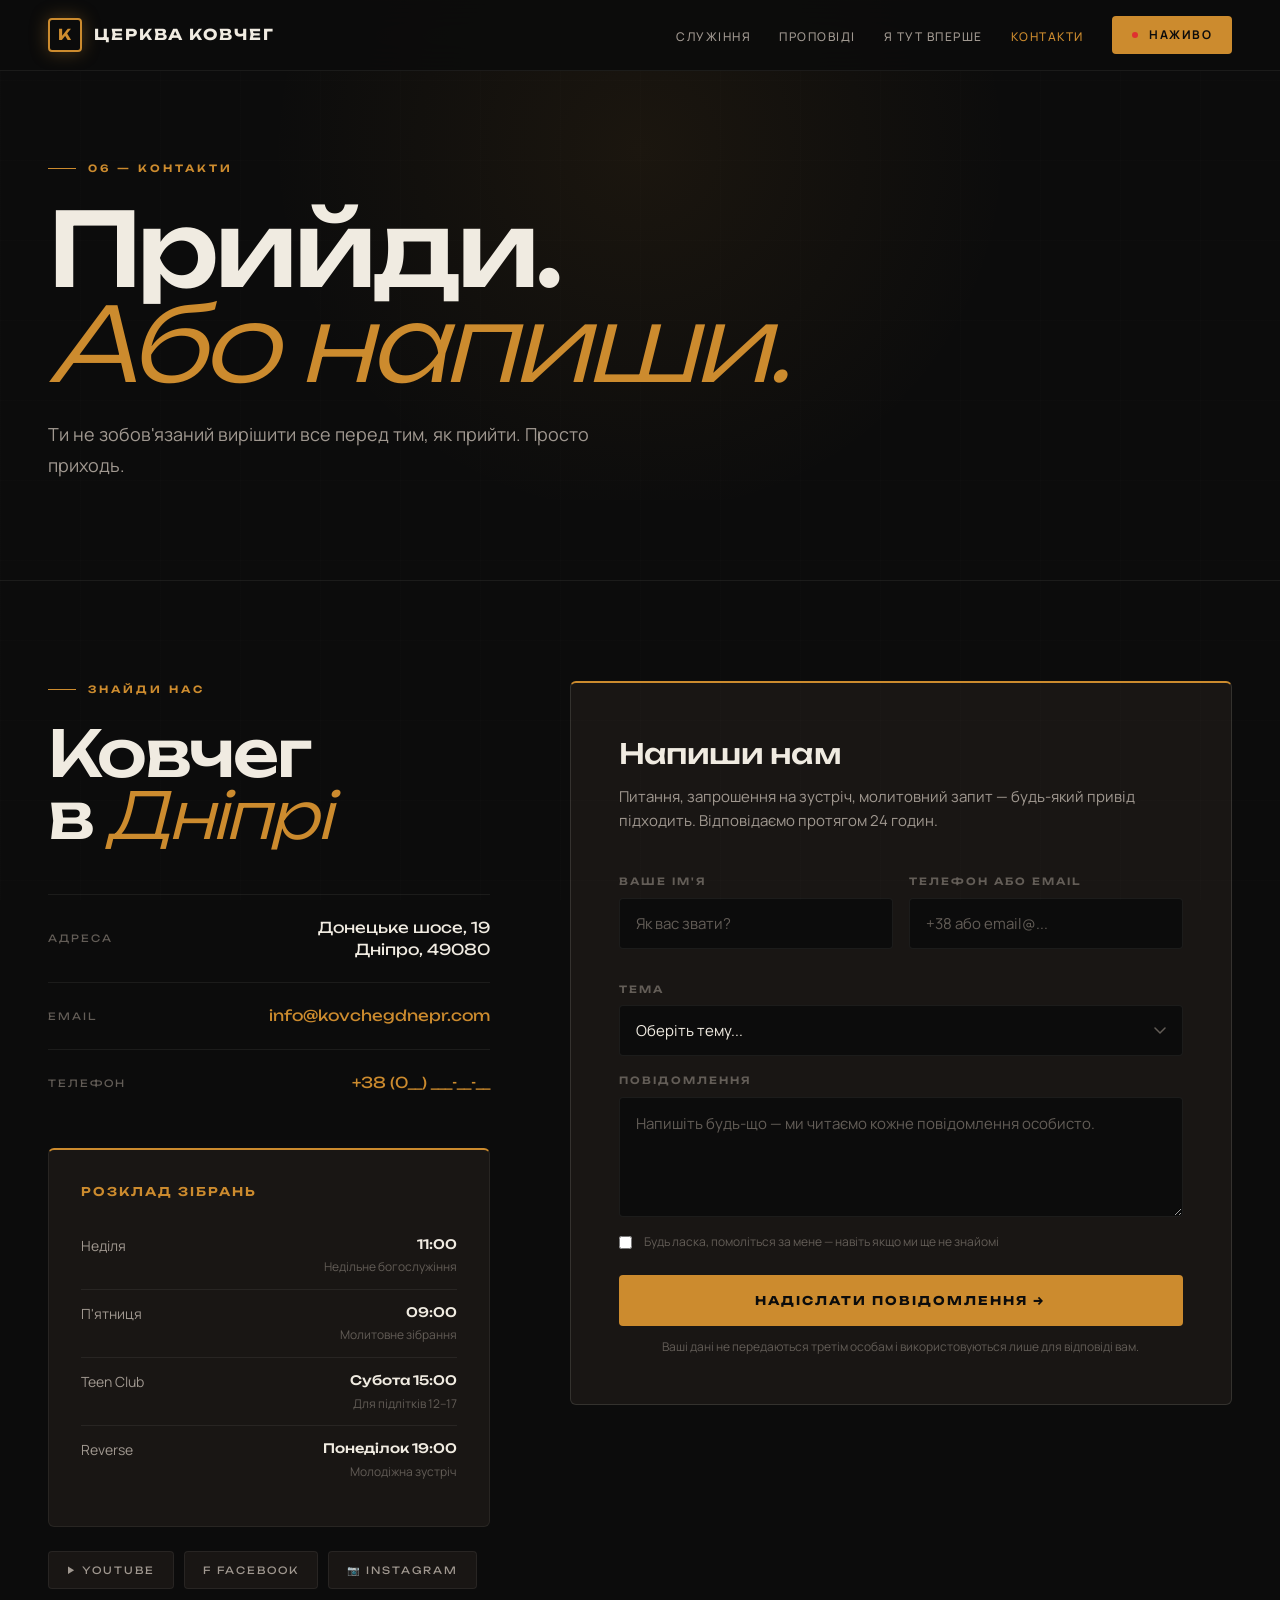
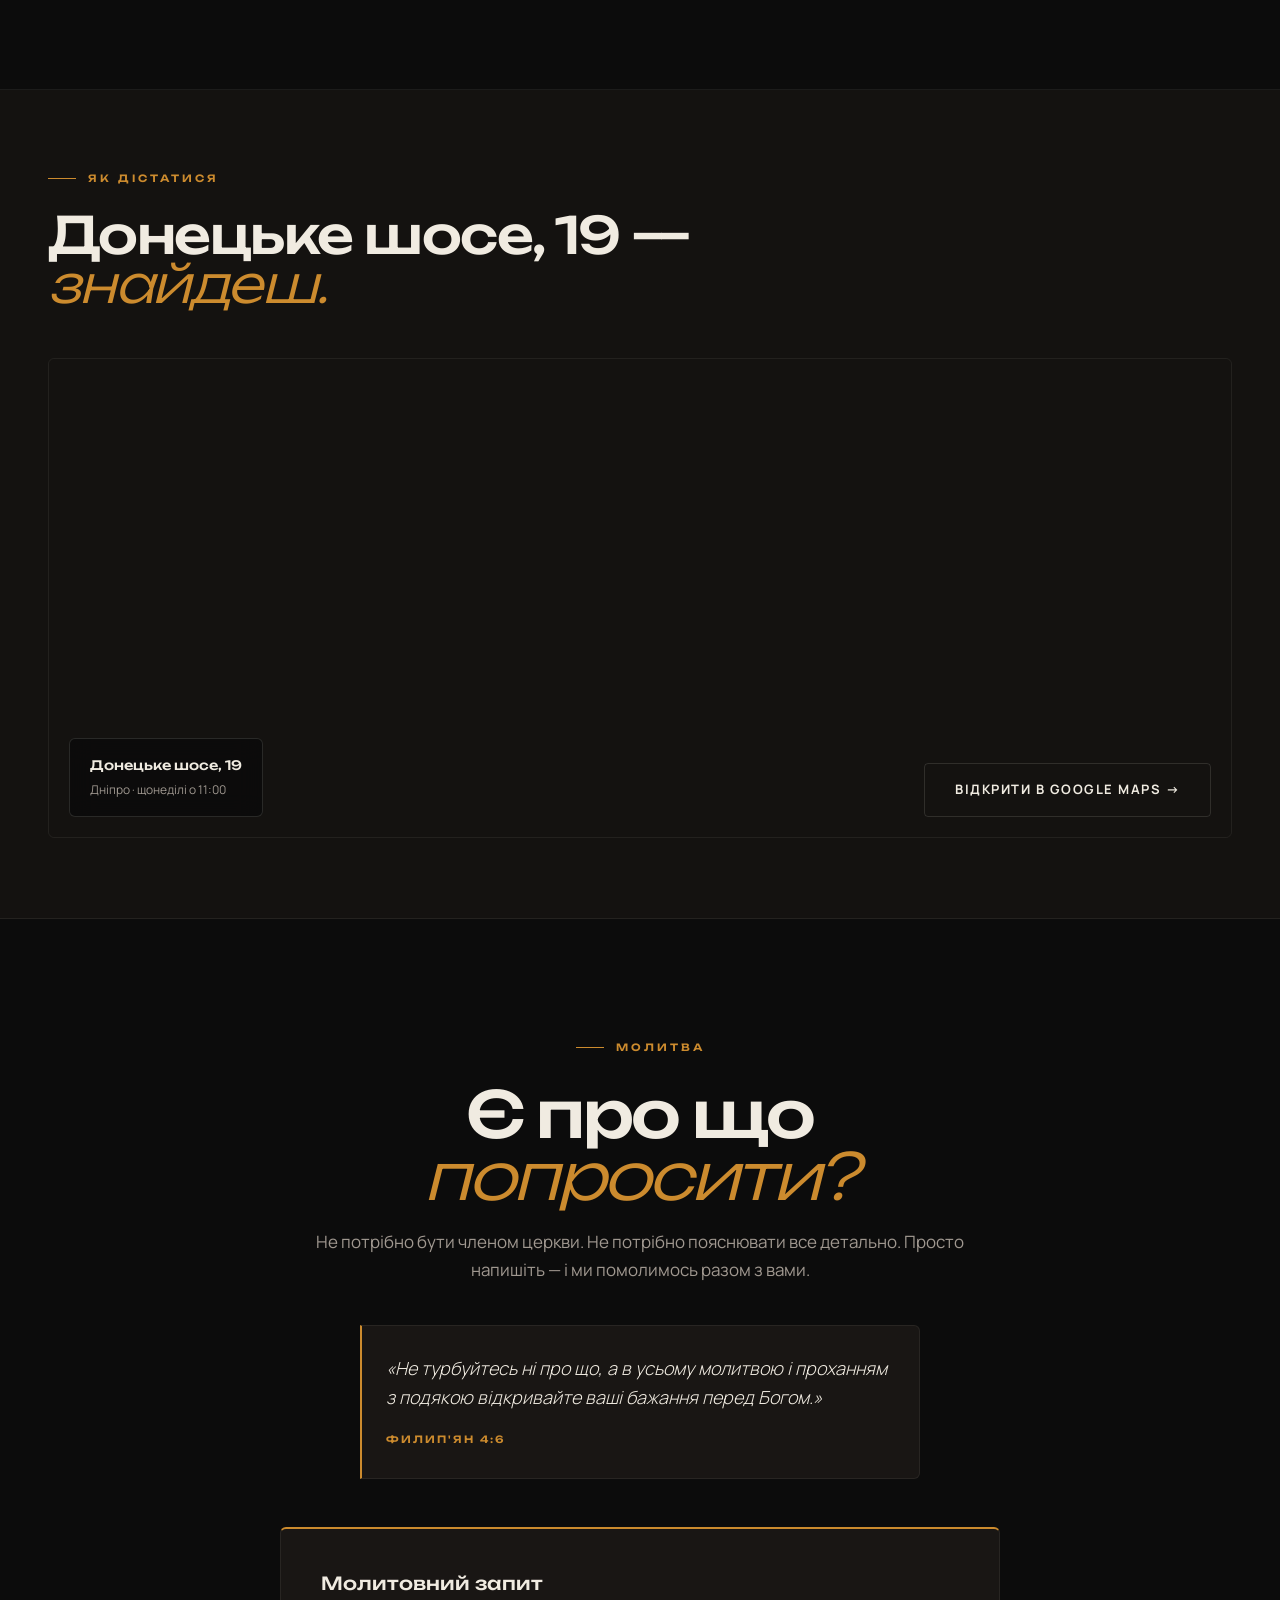
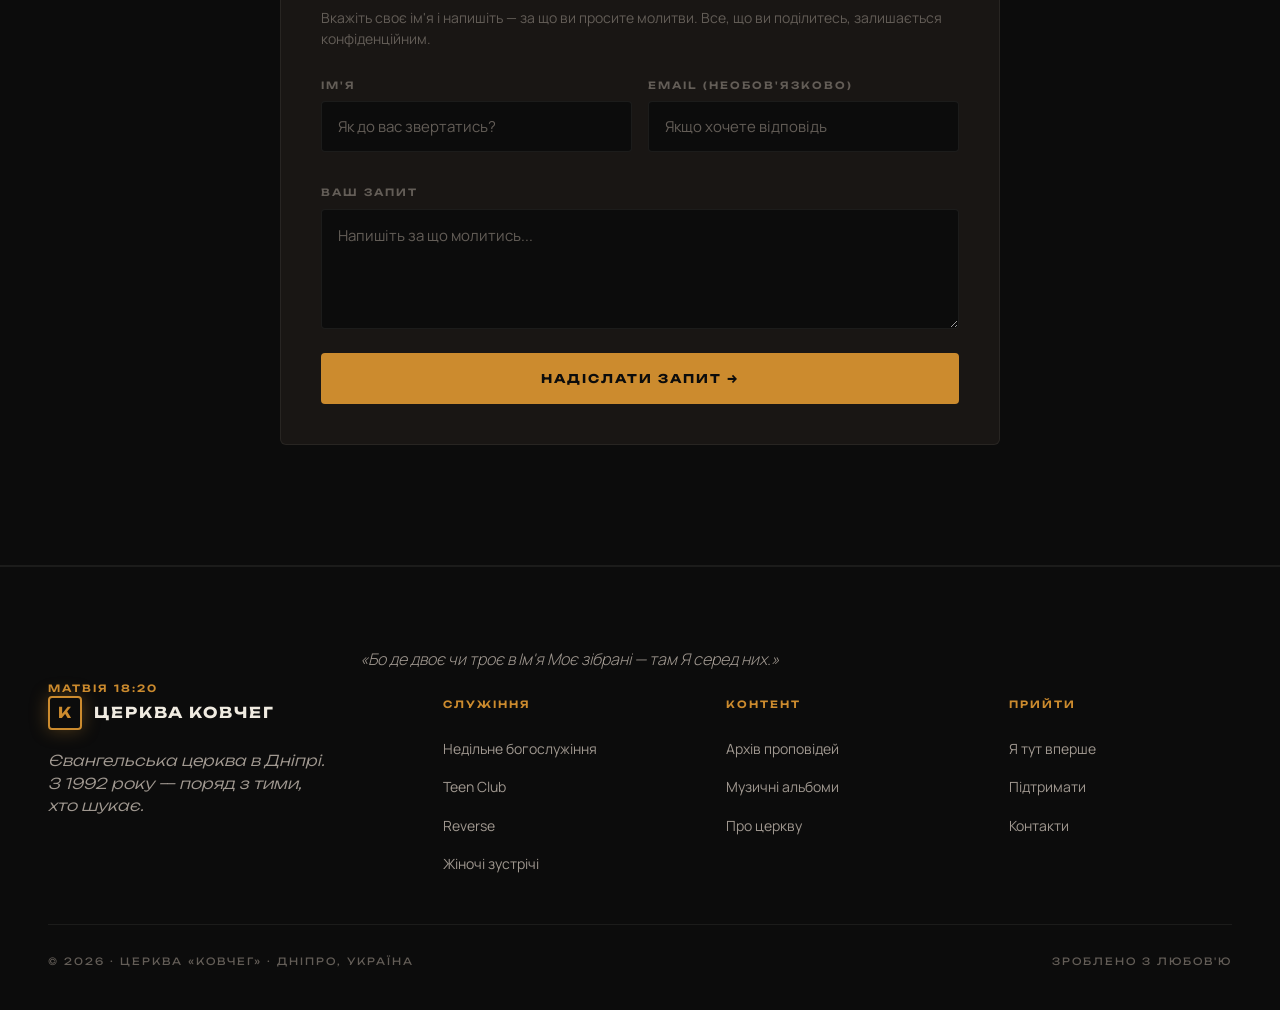
==== commit af24bfb3: "chore: some changes" ====
--- a/contact.html
+++ b/contact.html
@@ -2,6 +2,7 @@
 <html lang="uk">
 <head>
 <meta charset="UTF-8">
+<link rel="icon" type="image/png" href="kovcheg_favicon.png">
 <meta name="viewport" content="width=device-width, initial-scale=1.0">
 <title>Контакти — Церква Ковчег, Дніпро</title>
 <meta name="description" content="Зв'яжіться з церквою Ковчег у Дніпрі. Адреса, розклад, форма для зворотнього зв'язку.">
@@ -450,8 +451,6 @@
 <!-- FOOTER -->
 <footer>
   <div class="footer-inner">
-    <div class="footer-sign">
-      <div class="footer-sign-big ub">ІСУС</div>
       <p class="footer-sign-verse">«Бо де двоє чи троє в Ім'я Моє зібрані — там Я серед них.»</p>
       <div class="footer-sign-ref">Матвія 18:20</div>
     </div>
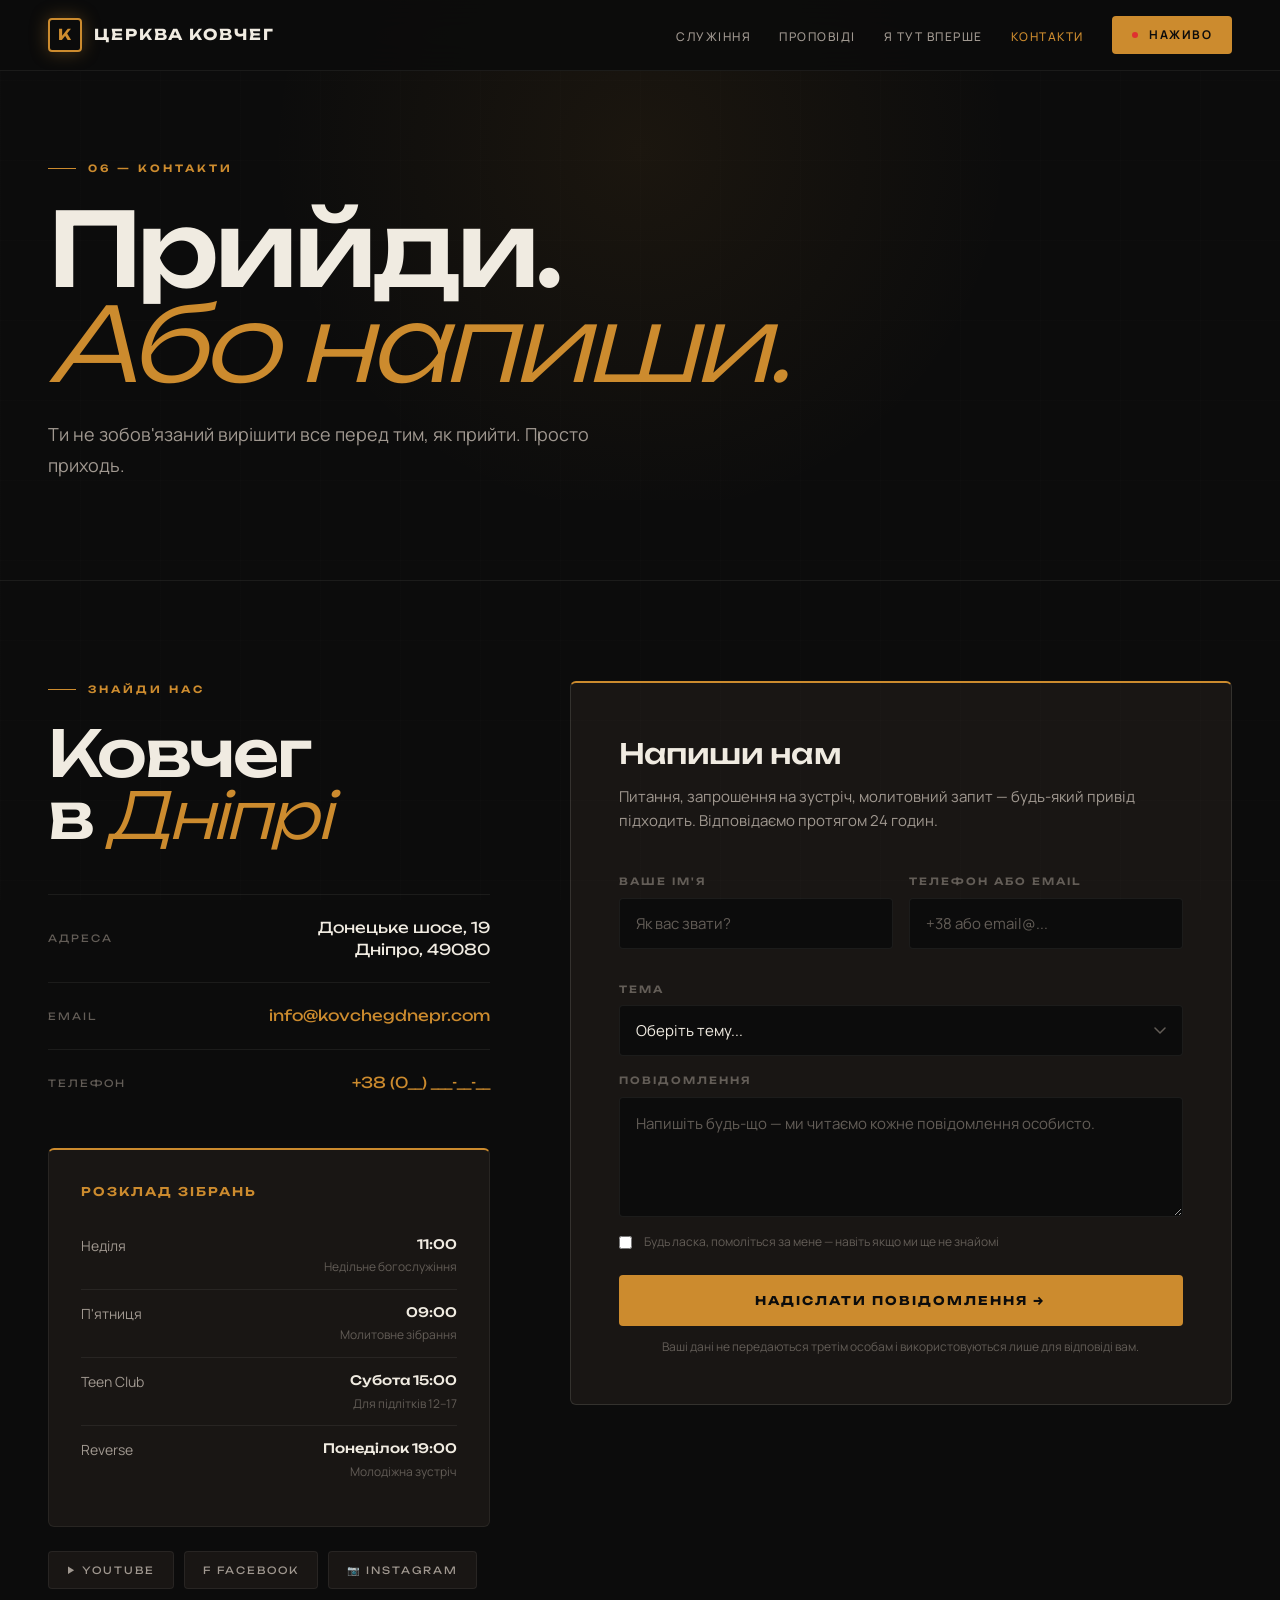
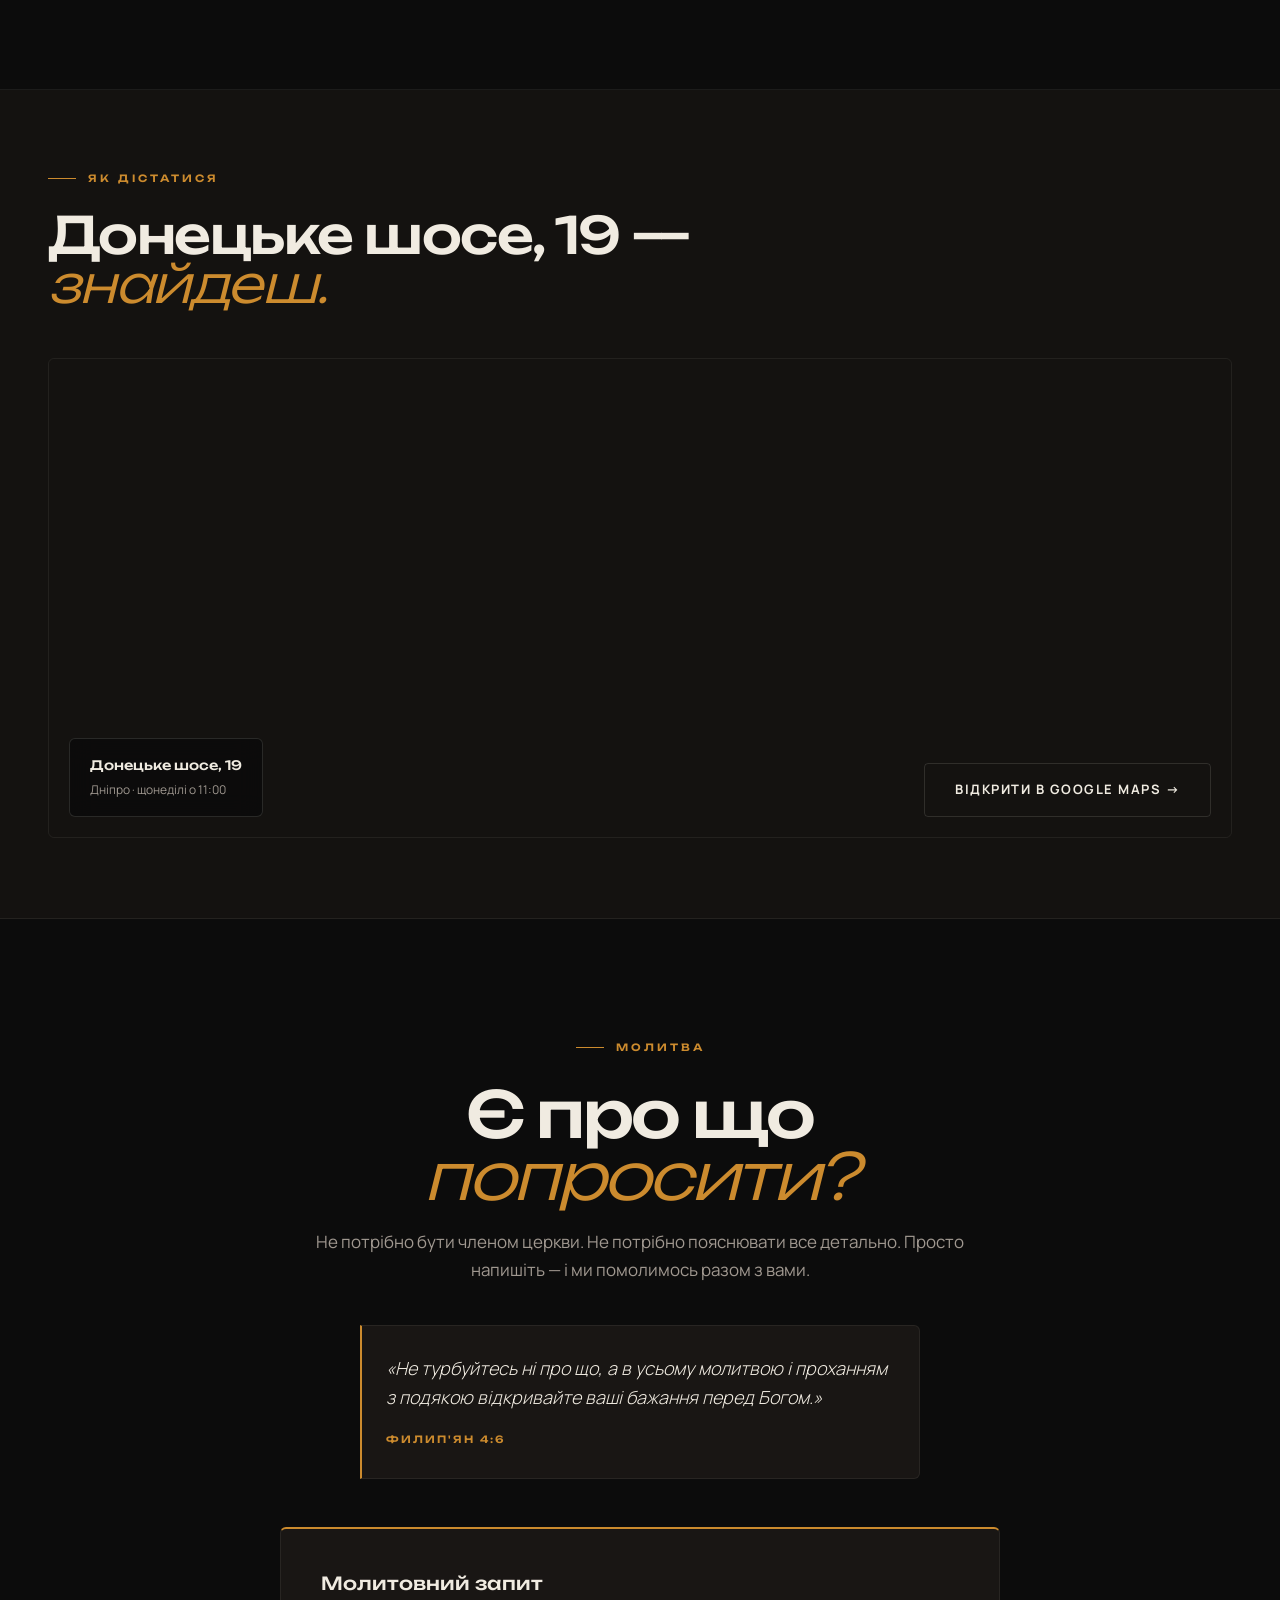
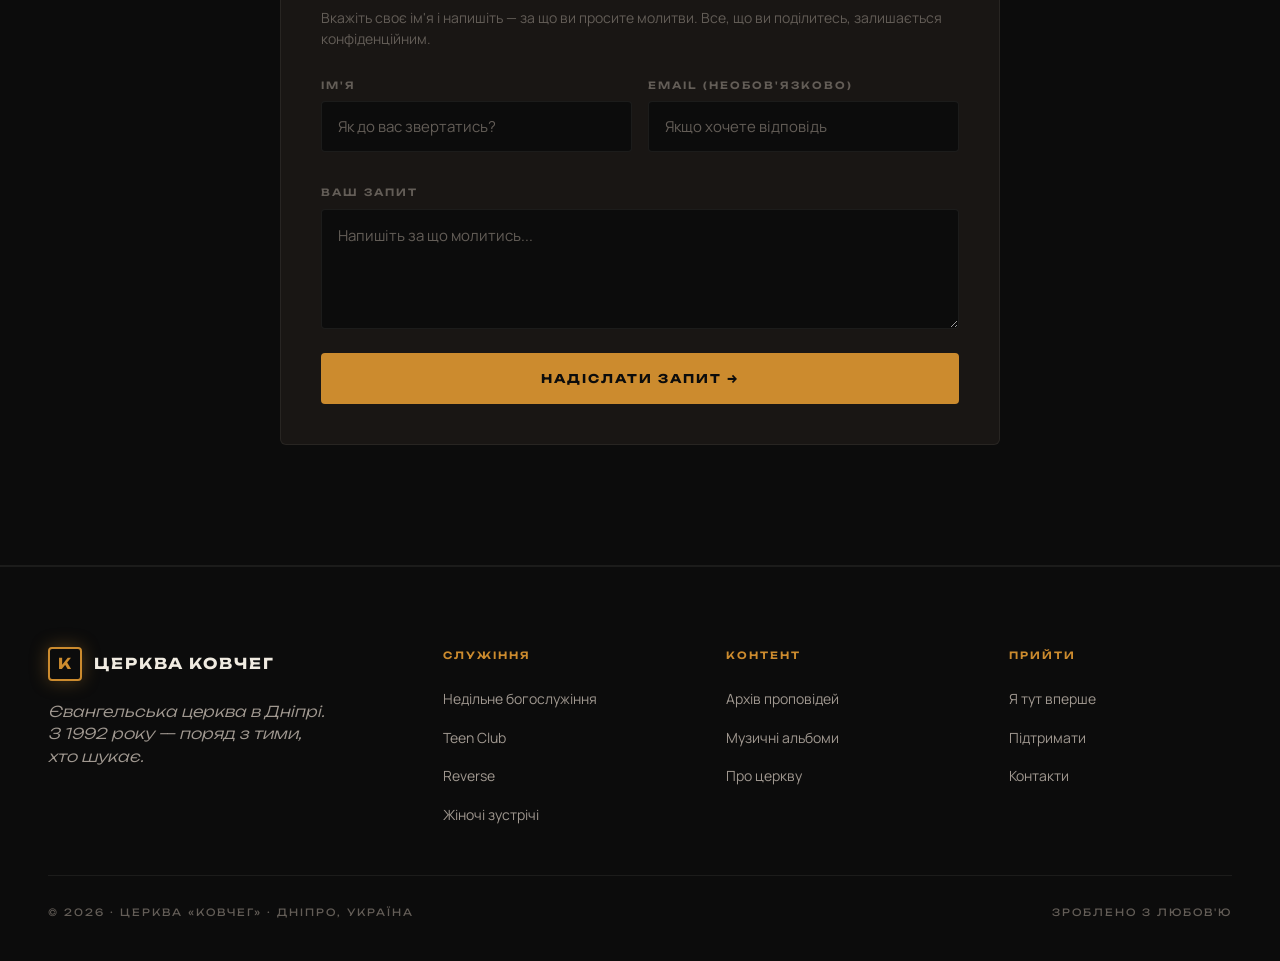
==== commit 3fdfa768: "chore: some changes" ====
--- a/contact.html
+++ b/contact.html
@@ -451,8 +451,6 @@
 <!-- FOOTER -->
 <footer>
   <div class="footer-inner">
-      <p class="footer-sign-verse">«Бо де двоє чи троє в Ім'я Моє зібрані — там Я серед них.»</p>
-      <div class="footer-sign-ref">Матвія 18:20</div>
     </div>
     <div class="footer-top">
       <div class="footer-brand">
